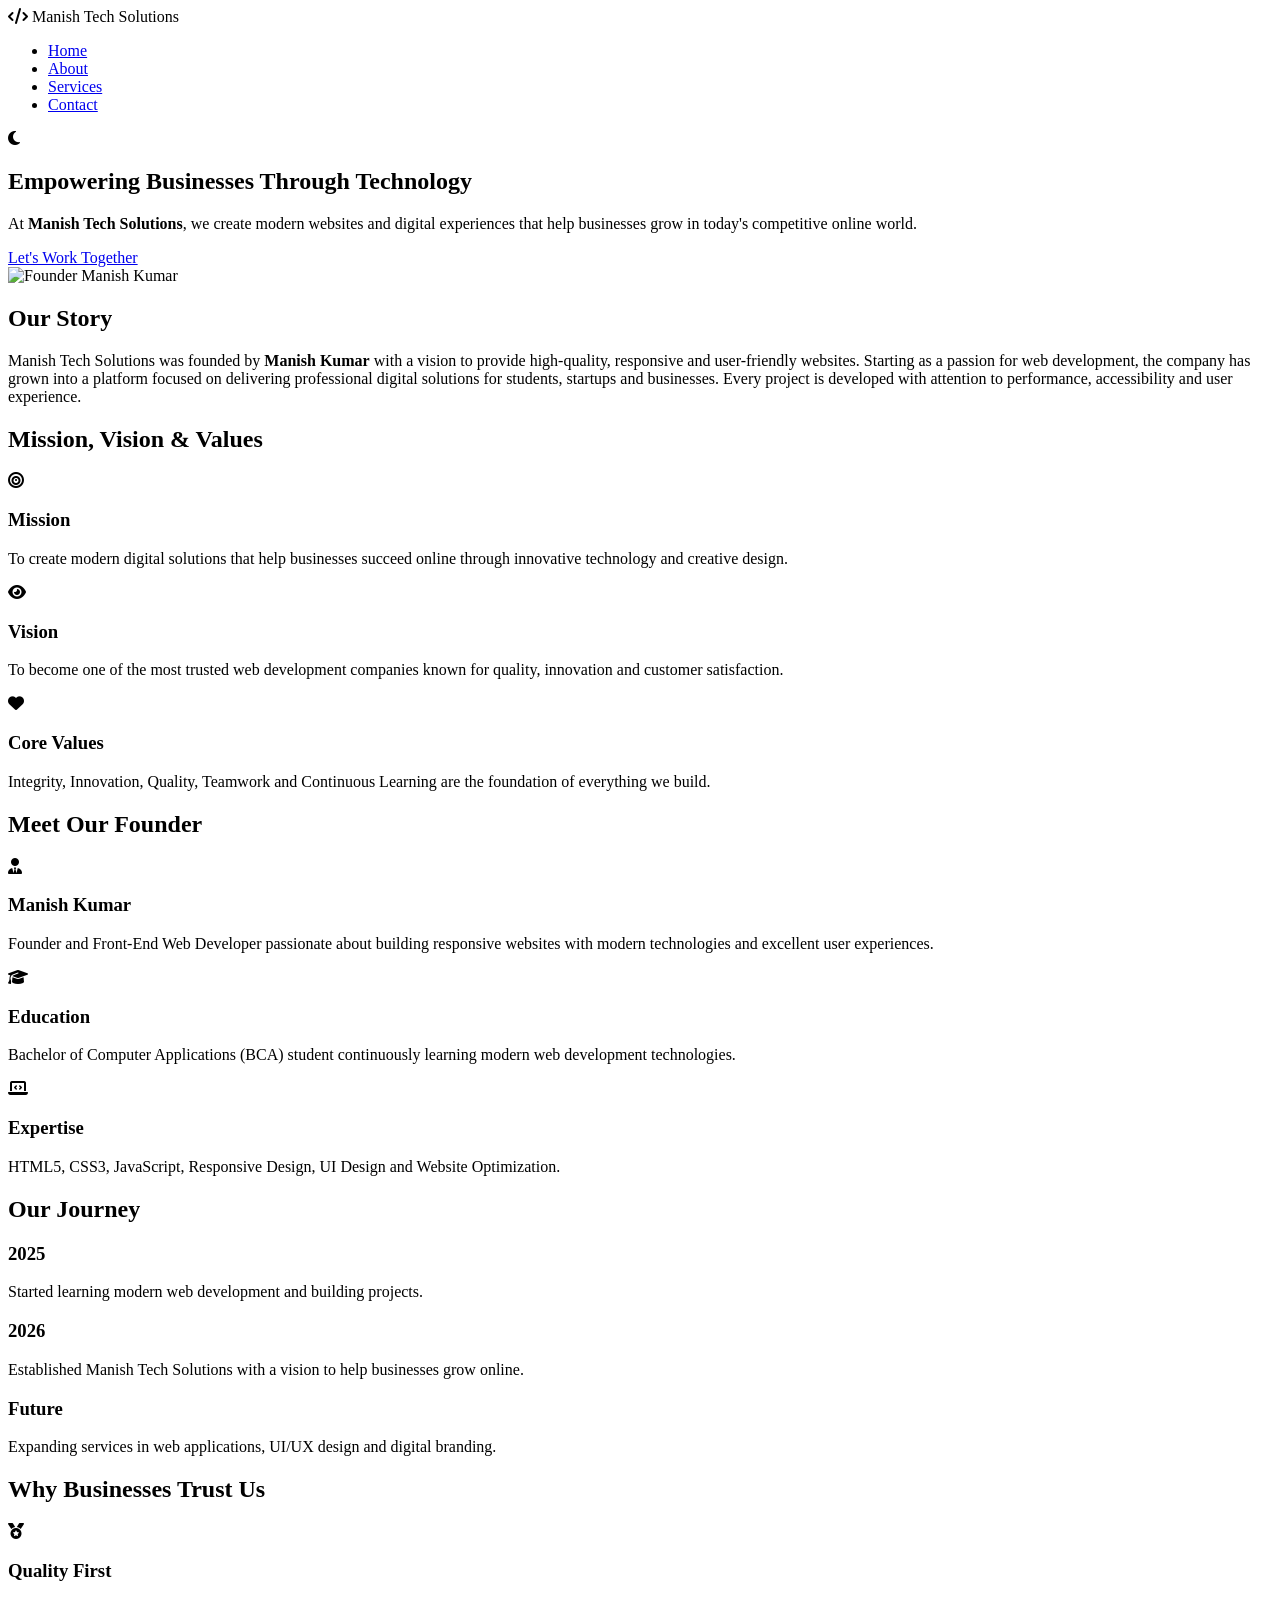
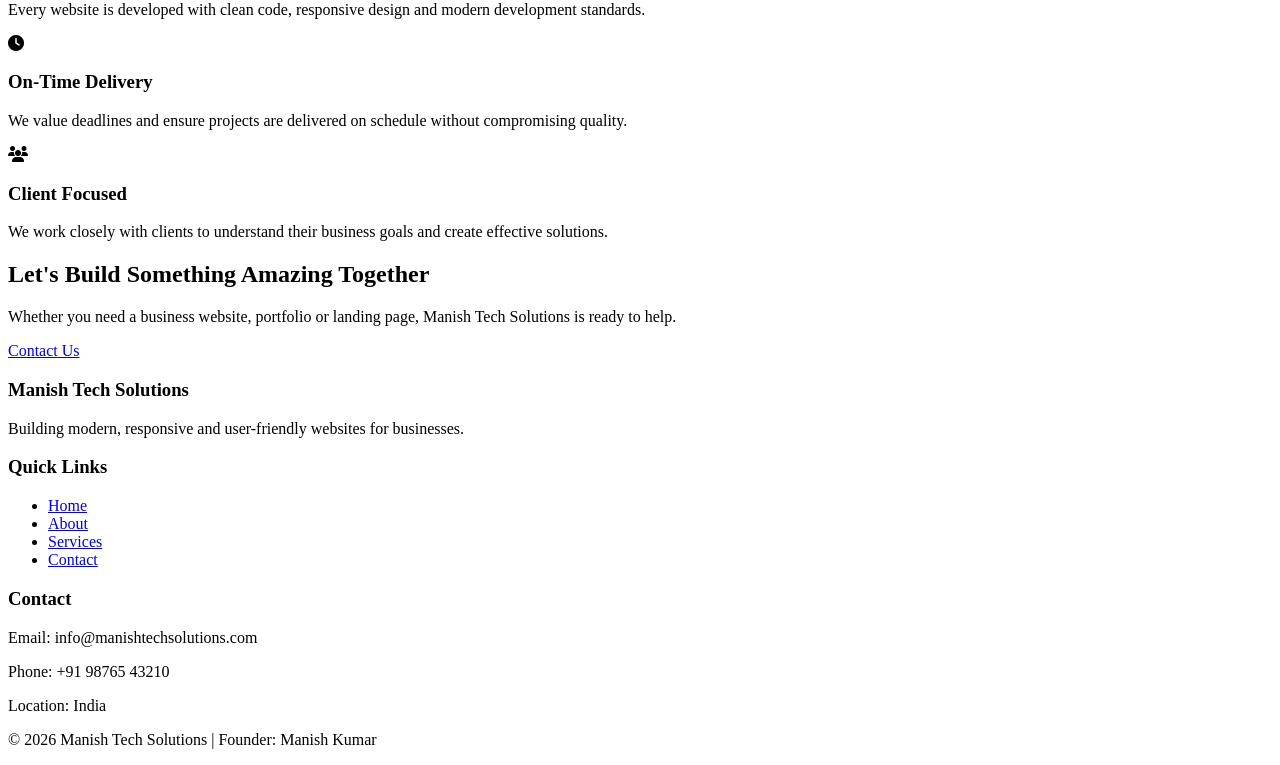
==== about.html @ b3c7aaeb "Add files via upload" ====
<!DOCTYPE html>
<html lang="en">

<head>

<meta charset="UTF-8">
<meta name="viewport" content="width=device-width, initial-scale=1.0">

<title>About Us | Manish Tech Solutions</title>

<meta name="description"
content="Learn about Manish Tech Solutions, our mission, vision, values and founder.">

<link rel="stylesheet" href="css/style.css">

<link rel="preconnect" href="https://fonts.googleapis.com">

<link rel="preconnect" href="https://fonts.gstatic.com" crossorigin>

<link href="https://fonts.googleapis.com/css2?family=Poppins:wght@300;400;500;600;700&display=swap"
rel="stylesheet">

<link rel="stylesheet"
href="https://cdnjs.cloudflare.com/ajax/libs/font-awesome/6.5.2/css/all.min.css">

</head>

<body>

<header>

<nav class="navbar">

<div class="logo">

<i class="fa-solid fa-code"></i>

<span>Manish Tech Solutions</span>

</div>

<ul class="nav-links">

<li><a href="index.html">Home</a></li>

<li><a class="active" href="about.html">About</a></li>

<li><a href="services.html">Services</a></li>

<li><a href="contact.html">Contact</a></li>

</ul>

<div class="theme-btn">

<i class="fa-solid fa-moon"></i>

</div>

</nav>

</header>

<main>

<!-- ================= HERO ================= -->

<section class="hero">

<div class="hero-content">

<h1>

Empowering Businesses Through Technology

</h1>

<p>

At <strong>Manish Tech Solutions</strong>, we create
modern websites and digital experiences that help
businesses grow in today's competitive online world.

</p>

<a href="contact.html" class="btn">

Let's Work Together

</a>

</div>

<div class="hero-image">

<img src="images/founder.jpg.png"

alt="Founder Manish Kumar"

loading="lazy">

</div>

</section>

<!-- ================= STORY ================= -->

<section class="about-preview">

<div class="container">

<h2>Our Story</h2>

<p>

Manish Tech Solutions was founded by
<strong>Manish Kumar</strong> with a vision to provide
high-quality, responsive and user-friendly websites.

Starting as a passion for web development,
the company has grown into a platform focused on
delivering professional digital solutions for
students, startups and businesses.

Every project is developed with attention to
performance, accessibility and user experience.

</p>

</div>

</section>

<!-- ================= MISSION ================= -->

<section class="services">

<div class="container">

<h2>Mission, Vision & Values</h2>

<div class="service-grid">

<div class="card">

<i class="fa-solid fa-bullseye"></i>

<h3>Mission</h3>

<p>

To create modern digital solutions that help
businesses succeed online through innovative
technology and creative design.

</p>

</div>

<div class="card">

<i class="fa-solid fa-eye"></i>

<h3>Vision</h3>

<p>

To become one of the most trusted web development
companies known for quality, innovation and
customer satisfaction.

</p>

</div>

<div class="card">

<i class="fa-solid fa-heart"></i>

<h3>Core Values</h3>

<p>

Integrity, Innovation, Quality, Teamwork and
Continuous Learning are the foundation of
everything we build.

</p>

</div>

</div>

</div>

</section>

<!-- ================= FOUNDER ================= -->

<section class="why-choose">

<div class="container">

<h2>Meet Our Founder</h2>

<div class="features">

<div class="feature-box">

<i class="fa-solid fa-user-tie"></i>

<h3>Manish Kumar</h3>

<p>

Founder and Front-End Web Developer passionate
about building responsive websites with modern
technologies and excellent user experiences.

</p>

</div>

<div class="feature-box">

<i class="fa-solid fa-graduation-cap"></i>

<h3>Education</h3>

<p>

Bachelor of Computer Applications (BCA)
student continuously learning modern web
development technologies.

</p>

</div>

<div class="feature-box">

<i class="fa-solid fa-laptop-code"></i>

<h3>Expertise</h3>

<p>

HTML5, CSS3, JavaScript, Responsive Design,
UI Design and Website Optimization.

</p>

</div>

</div>

</div>

</section>

<!-- ================= COMPANY TIMELINE ================= -->

<section class="statistics">

    <div class="container">

        <h2>Our Journey</h2>

        <div class="stats-grid">

            <div class="stat-card">
                <h3>2025</h3>
                <p>Started learning modern web development and building projects.</p>
            </div>

            <div class="stat-card">
                <h3>2026</h3>
                <p>Established Manish Tech Solutions with a vision to help businesses grow online.</p>
            </div>

            <div class="stat-card">
                <h3>Future</h3>
                <p>Expanding services in web applications, UI/UX design and digital branding.</p>
            </div>

        </div>

    </div>

</section>

<!-- ================= WHY US ================= -->

<section class="services">

    <div class="container">

        <h2>Why Businesses Trust Us</h2>

        <div class="service-grid">

            <div class="card">

                <i class="fa-solid fa-medal"></i>

                <h3>Quality First</h3>

                <p>
                    Every website is developed with clean code,
                    responsive design and modern development standards.
                </p>

            </div>

            <div class="card">

                <i class="fa-solid fa-clock"></i>

                <h3>On-Time Delivery</h3>

                <p>
                    We value deadlines and ensure projects are
                    delivered on schedule without compromising quality.
                </p>

            </div>

            <div class="card">

                <i class="fa-solid fa-users"></i>

                <h3>Client Focused</h3>

                <p>
                    We work closely with clients to understand
                    their business goals and create effective solutions.
                </p>

            </div>

        </div>

    </div>

</section>

<!-- ================= CTA ================= -->

<section class="cta">

    <div class="container">

        <h2>Let's Build Something Amazing Together</h2>

        <p>

            Whether you need a business website,
            portfolio or landing page,
            Manish Tech Solutions is ready to help.

        </p>

        <a href="contact.html" class="btn">

            Contact Us

        </a>

    </div>

</section>

</main>

<!-- ================= FOOTER ================= -->

<footer>

    <div class="container footer-container">

        <div>

            <h3>Manish Tech Solutions</h3>

            <p>

                Building modern, responsive and
                user-friendly websites for businesses.

            </p>

        </div>

        <div>

            <h3>Quick Links</h3>

            <ul class="footer-links">

                <li><a href="index.html">Home</a></li>

                <li><a href="about.html">About</a></li>

                <li><a href="services.html">Services</a></li>

                <li><a href="contact.html">Contact</a></li>

            </ul>

        </div>

        <div>

            <h3>Contact</h3>

            <p>Email: info@manishtechsolutions.com</p>

           <p>Phone: +91 98765 43210</p>
           

            <p>Location: India</p>

        </div>

    </div>

    <div class="footer-bottom">

        <p>

            © 2026 Manish Tech Solutions | Founder: Manish Kumar

        </p>

    </div>

</footer>

<script src="js/script.js"></script>

</body>

</html>
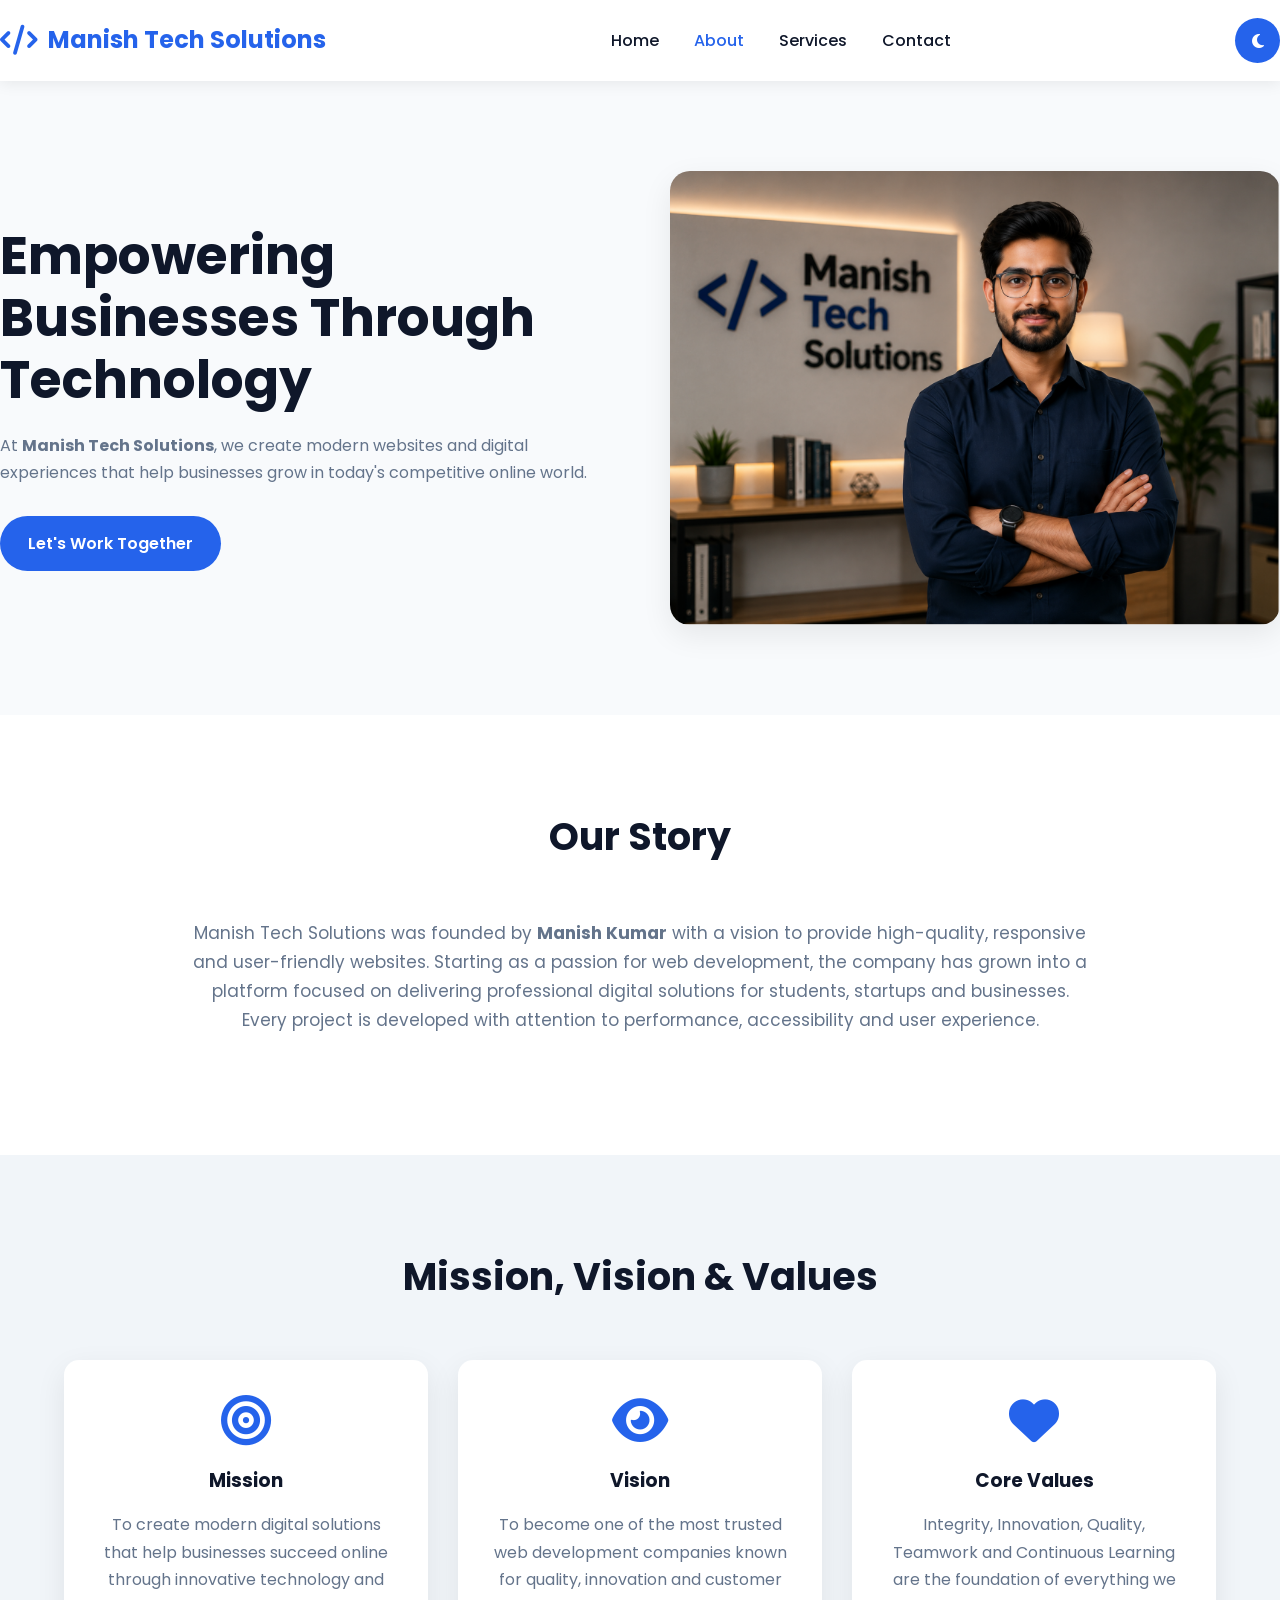
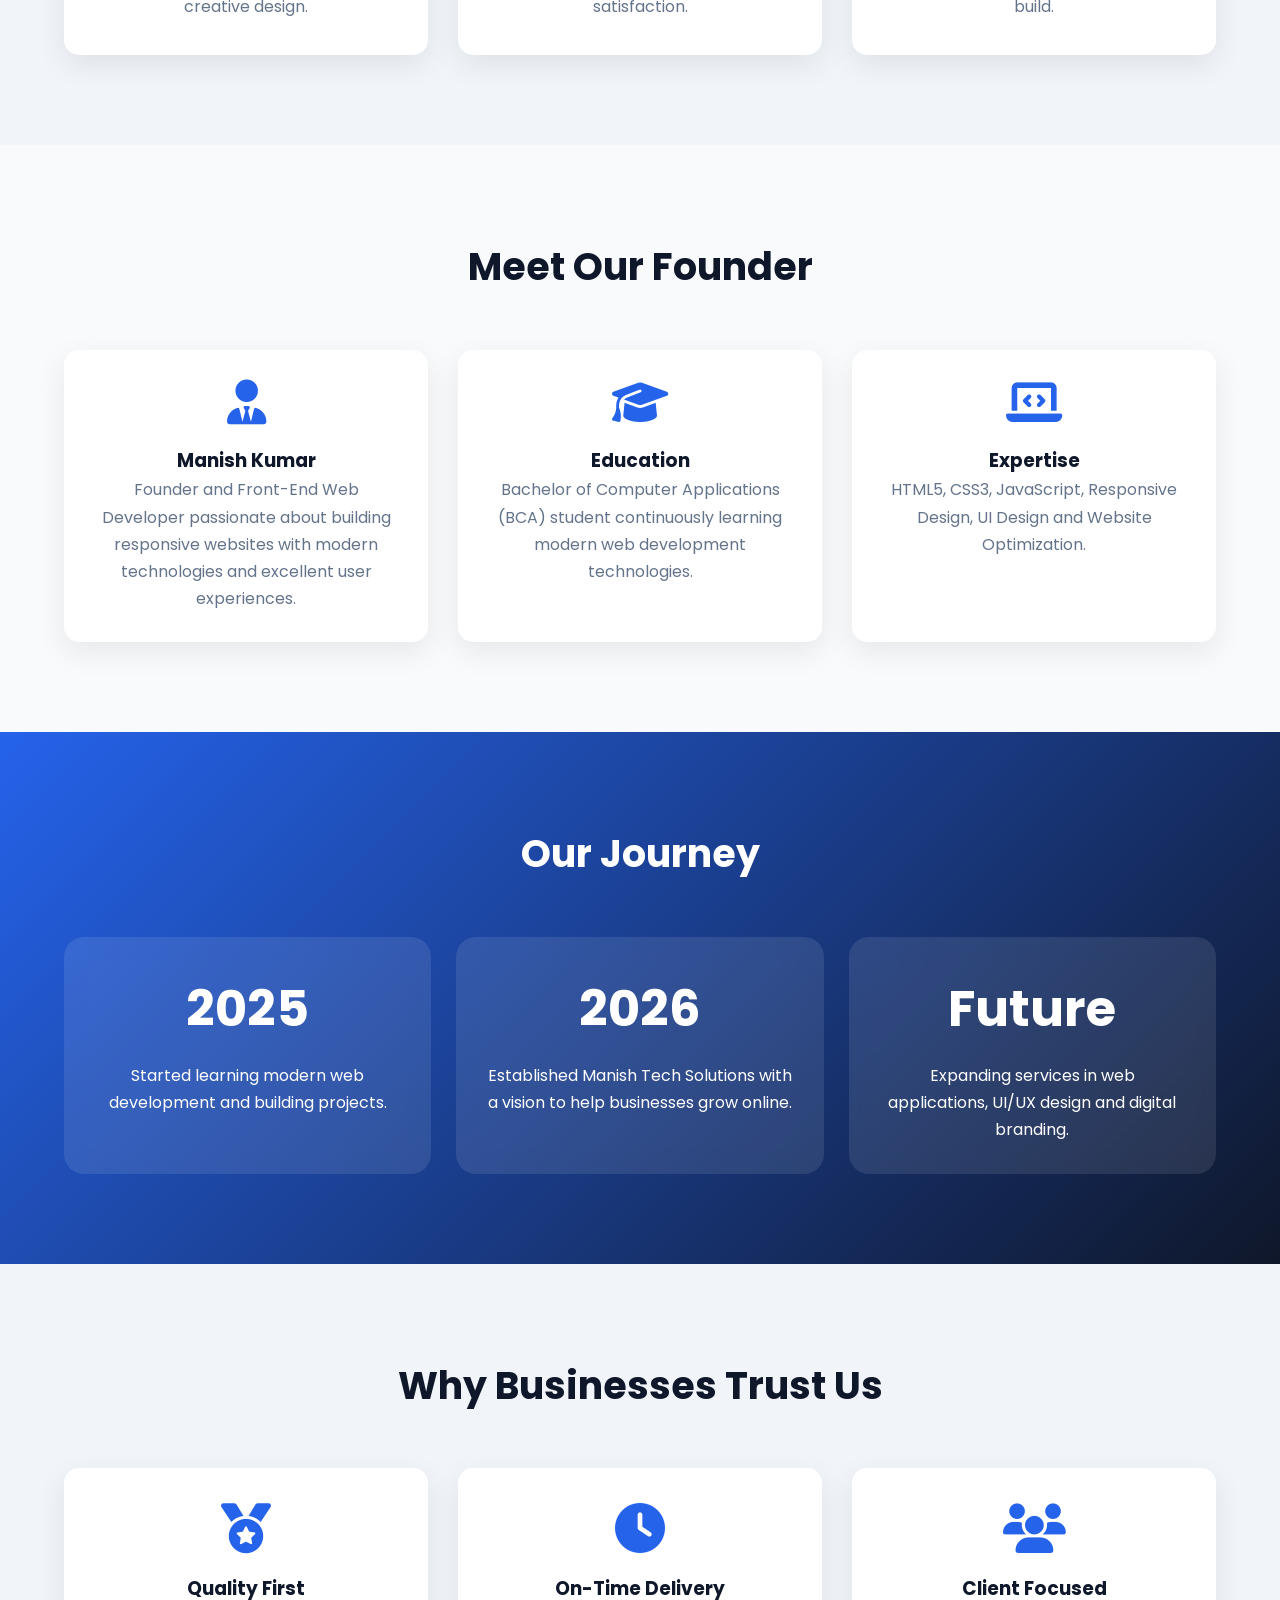
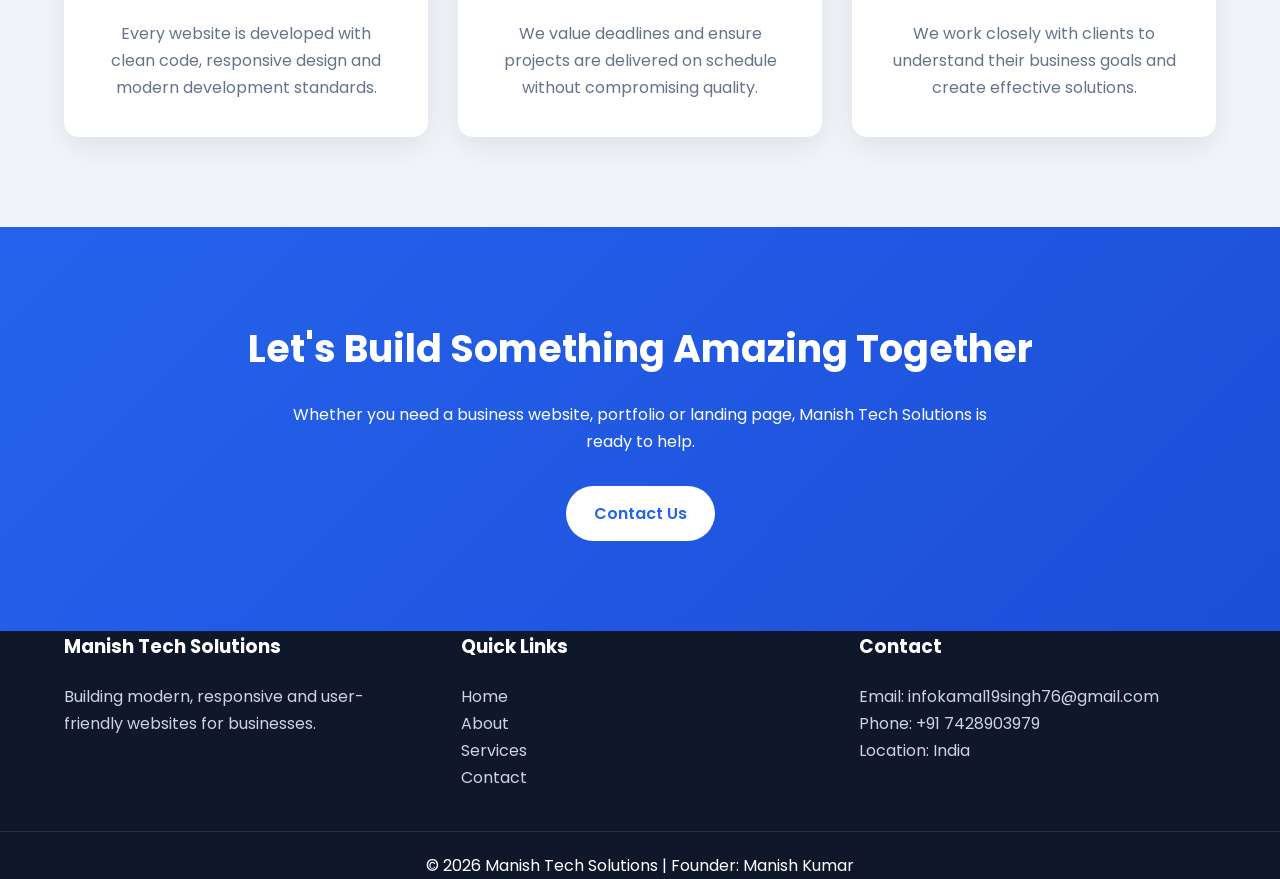
==== commit 526a74e7: "Add files via upload" ====
--- a/about.html
+++ b/about.html
@@ -413,9 +413,9 @@
 
             <h3>Contact</h3>
 
-            <p>Email: info@manishtechsolutions.com</p>
-
-           <p>Phone: +91 98765 43210</p>
+            <p>Email: infokamal19singh76@gmail.com</p>
+
+           <p>Phone: +91 7428903979</p>
            
 
             <p>Location: India</p>
--- a/css/style.css
+++ b/css/style.css
@@ -0,0 +1,1005 @@
+/* ==========================================
+   Manish Tech Solutions
+   Professional Business Website
+   Founder: Manish Kumar
+========================================== */
+
+/* Google Font */
+@import url('https://fonts.googleapis.com/css2?family=Poppins:wght@300;400;500;600;700;800&display=swap');
+
+/* =======================
+   CSS VARIABLES
+======================= */
+
+:root{
+
+    --primary:#2563eb;
+    --secondary:#0f172a;
+    --accent:#38bdf8;
+    --light:#f8fafc;
+    --white:#ffffff;
+    --gray:#64748b;
+    --border:#e2e8f0;
+
+    --shadow:0 10px 30px rgba(0,0,0,.08);
+
+    --radius:15px;
+
+    --transition:.4s ease;
+
+}
+
+/* =======================
+RESET
+======================= */
+
+*{
+
+    margin:0;
+    padding:0;
+    box-sizing:border-box;
+
+}
+
+html{
+
+    scroll-behavior:smooth;
+
+}
+
+body{
+
+    font-family:'Poppins',sans-serif;
+
+    background:var(--light);
+
+    color:var(--secondary);
+
+    line-height:1.7;
+
+}
+
+img{
+
+    width:100%;
+    display:block;
+
+}
+
+a{
+
+    text-decoration:none;
+
+}
+
+ul{
+
+    list-style:none;
+
+}
+
+/* =======================
+CONTAINER
+======================= */
+
+.container{
+
+    width:90%;
+
+    max-width:1200px;
+
+    margin:auto;
+
+}
+
+/* =======================
+HEADER
+======================= */
+
+header{
+
+    position:sticky;
+
+    top:0;
+
+    background:white;
+
+    z-index:999;
+
+    box-shadow:0 2px 15px rgba(0,0,0,.08);
+
+}
+
+.navbar{
+
+    display:flex;
+
+    justify-content:space-between;
+
+    align-items:center;
+
+    padding:18px 0;
+
+}
+
+.logo{
+
+    display:flex;
+
+    align-items:center;
+
+    gap:10px;
+
+    font-size:24px;
+
+    font-weight:700;
+
+    color:var(--primary);
+
+}
+
+.logo i{
+
+    font-size:30px;
+
+}
+
+.nav-links{
+
+    display:flex;
+
+    gap:35px;
+
+}
+
+.nav-links a{
+
+    color:var(--secondary);
+
+    font-weight:500;
+
+    transition:var(--transition);
+
+}
+
+.nav-links a:hover,
+
+.nav-links .active{
+
+    color:var(--primary);
+
+}
+
+.theme-btn{
+
+    width:45px;
+
+    height:45px;
+
+    border-radius:50%;
+
+    background:var(--primary);
+
+    color:white;
+
+    display:flex;
+
+    justify-content:center;
+
+    align-items:center;
+
+    cursor:pointer;
+
+    transition:var(--transition);
+
+}
+
+.theme-btn:hover{
+
+    transform:rotate(180deg);
+
+}
+
+/* =======================
+HERO
+======================= */
+
+.hero{
+
+    display:grid;
+
+    grid-template-columns:repeat(auto-fit,minmax(320px,1fr));
+
+    align-items:center;
+
+    gap:60px;
+
+    padding:90px 0;
+
+}
+
+.hero h1{
+
+    font-size:52px;
+
+    line-height:1.2;
+
+    margin-bottom:20px;
+
+}
+
+.hero p{
+
+    color:var(--gray);
+
+    margin-bottom:30px;
+
+}
+
+.hero-image img{
+
+    border-radius:20px;
+
+    box-shadow:var(--shadow);
+
+}
+
+.hero-buttons{
+
+    display:flex;
+
+    gap:15px;
+
+    flex-wrap:wrap;
+
+}
+
+/* =======================
+BUTTONS
+======================= */
+
+.btn{
+
+    display:inline-block;
+
+    background:var(--primary);
+
+    color:white;
+
+    padding:14px 28px;
+
+    border-radius:50px;
+
+    transition:var(--transition);
+
+    font-weight:600;
+
+}
+
+.btn:hover{
+
+    transform:translateY(-4px);
+
+    background:var(--secondary);
+
+}
+
+.btn-outline{
+
+    background:transparent;
+
+    border:2px solid var(--primary);
+
+    color:var(--primary);
+
+}
+
+.btn-outline:hover{
+
+    color:white;
+
+}
+/* =======================
+SECTION
+======================= */
+
+section{
+
+    padding:90px 0;
+
+}
+
+section h2{
+
+    text-align:center;
+
+    font-size:38px;
+
+    margin-bottom:50px;
+
+}
+
+/* =======================
+ABOUT
+======================= */
+
+.about-preview{
+
+    background:var(--white);
+
+}
+
+.about-preview p{
+
+    max-width:900px;
+
+    margin:0 auto 30px;
+
+    text-align:center;
+
+    color:var(--gray);
+
+    font-size:17px;
+
+}
+
+/* =======================
+SERVICES
+======================= */
+
+.services{
+
+    background:#f1f5f9;
+
+}
+
+.service-grid{
+
+    display:grid;
+
+    grid-template-columns:repeat(auto-fit,minmax(280px,1fr));
+
+    gap:30px;
+
+}
+
+.card{
+
+    background:var(--white);
+
+    padding:35px;
+
+    border-radius:var(--radius);
+
+    text-align:center;
+
+    box-shadow:var(--shadow);
+
+    transition:.4s;
+
+}
+
+.card:hover{
+
+    transform:translateY(-10px);
+
+}
+
+.card i{
+
+    font-size:50px;
+
+    color:var(--primary);
+
+    margin-bottom:20px;
+
+}
+
+.card h3{
+
+    margin-bottom:15px;
+
+}
+
+.card p{
+
+    color:var(--gray);
+
+}
+
+/* =======================
+WHY CHOOSE US
+======================= */
+
+.features{
+
+    display:grid;
+
+    grid-template-columns:repeat(auto-fit,minmax(250px,1fr));
+
+    gap:30px;
+
+}
+
+.feature-box{
+
+    background:var(--white);
+
+    padding:30px;
+
+    border-radius:var(--radius);
+
+    box-shadow:var(--shadow);
+
+    text-align:center;
+
+    transition:.4s;
+
+}
+
+.feature-box:hover{
+
+    transform:translateY(-10px);
+
+}
+
+.feature-box i{
+
+    font-size:45px;
+
+    color:var(--primary);
+
+    margin-bottom:20px;
+
+}
+
+.feature-box p{
+
+    color:var(--gray);
+
+}
+
+/* =======================
+STATISTICS
+======================= */
+
+.statistics{
+
+    background:linear-gradient(135deg,#2563eb,#0f172a);
+
+    color:white;
+
+}
+
+.statistics h2{
+
+    color:white;
+
+}
+
+.stats-grid{
+
+    display:grid;
+
+    grid-template-columns:repeat(auto-fit,minmax(220px,1fr));
+
+    gap:25px;
+
+}
+
+.stat-card{
+
+    background:rgba(255,255,255,.1);
+
+    backdrop-filter:blur(10px);
+
+    padding:30px;
+
+    text-align:center;
+
+    border-radius:20px;
+
+}
+
+.stat-card h3{
+
+    font-size:50px;
+
+    margin-bottom:10px;
+
+}
+
+/* =======================
+PORTFOLIO
+======================= */
+
+.project-grid{
+
+    display:grid;
+
+    grid-template-columns:repeat(auto-fit,minmax(320px,1fr));
+
+    gap:30px;
+
+}
+
+.project-card{
+
+    background:white;
+
+    border-radius:20px;
+
+    overflow:hidden;
+
+    box-shadow:var(--shadow);
+
+    transition:.4s;
+
+}
+
+.project-card:hover{
+
+    transform:translateY(-10px);
+
+}
+
+.project-card img{
+
+    height:230px;
+
+    object-fit:cover;
+
+}
+
+.project-content{
+
+    padding:25px;
+
+}
+
+.project-content p{
+
+    color:var(--gray);
+
+}
+
+/* =======================
+TESTIMONIALS
+======================= */
+
+.testimonial-grid{
+
+    display:grid;
+
+    grid-template-columns:repeat(auto-fit,minmax(280px,1fr));
+
+    gap:30px;
+
+}
+
+.testimonial-card{
+
+    background:white;
+
+    padding:30px;
+
+    border-radius:20px;
+
+    box-shadow:var(--shadow);
+
+    text-align:center;
+
+}
+
+.testimonial-card h4{
+
+    margin-top:20px;
+
+}
+
+.testimonial-card span{
+
+    color:var(--gray);
+
+    font-size:14px;
+
+}
+/* =======================
+CALL TO ACTION
+======================= */
+
+.cta{
+
+    background:linear-gradient(135deg,#2563eb,#1d4ed8);
+
+    color:white;
+
+    text-align:center;
+
+}
+
+.cta h2{
+
+    color:white;
+
+    margin-bottom:20px;
+
+}
+
+.cta p{
+
+    max-width:700px;
+
+    margin:0 auto 30px;
+
+}
+
+.cta .btn{
+
+    background:white;
+
+    color:var(--primary);
+
+}
+
+.cta .btn:hover{
+
+    background:var(--secondary);
+
+    color:white;
+
+}
+
+/* =======================
+FOOTER
+======================= */
+
+footer{
+
+    background:#0f172a;
+
+    color:white;
+
+}
+
+.footer-container{
+
+    display:grid;
+
+    grid-template-columns:repeat(auto-fit,minmax(220px,1fr));
+
+    gap:40px;
+
+}
+
+.footer-container h3{
+
+    margin-bottom:20px;
+
+}
+
+.footer-container p{
+
+    color:#cbd5e1;
+
+}
+
+.footer-links ul li{
+
+    margin-bottom:12px;
+
+}
+
+.footer-links a{
+
+    color:#cbd5e1;
+
+    transition:.3s;
+
+}
+
+.footer-links a:hover{
+
+    color:white;
+
+    padding-left:6px;
+
+}
+
+.footer-social a{
+
+    display:inline-flex;
+
+    align-items:center;
+
+    justify-content:center;
+
+    width:42px;
+
+    height:42px;
+
+    background:#1e293b;
+
+    color:white;
+
+    border-radius:50%;
+
+    margin-right:10px;
+
+    transition:.3s;
+
+}
+
+.footer-social a:hover{
+
+    background:var(--primary);
+
+}
+
+.footer-bottom{
+
+    border-top:1px solid rgba(255,255,255,.1);
+
+    margin-top:40px;
+
+    padding-top:20px;
+
+    text-align:center;
+
+}
+
+/* =======================
+CONTACT FORM
+======================= */
+
+form{
+
+    max-width:750px;
+
+    margin:auto;
+
+    display:flex;
+
+    flex-direction:column;
+
+    gap:20px;
+
+}
+
+form input,
+form textarea{
+
+    width:100%;
+
+    padding:16px;
+
+    border:1px solid var(--border);
+
+    border-radius:10px;
+
+    font-size:16px;
+
+    font-family:Poppins,sans-serif;
+
+    transition:.3s;
+
+}
+
+form input:focus,
+form textarea:focus{
+
+    outline:none;
+
+    border-color:var(--primary);
+
+    box-shadow:0 0 10px rgba(37,99,235,.2);
+
+}
+
+form button{
+
+    border:none;
+
+    cursor:pointer;
+
+}
+
+/* =======================
+DARK MODE
+======================= */
+
+.dark-mode{
+
+    background:#020617;
+
+    color:white;
+
+}
+
+.dark-mode header{
+
+    background:#0f172a;
+
+}
+
+.dark-mode .card,
+.dark-mode .feature-box,
+.dark-mode .project-card,
+.dark-mode .testimonial-card,
+.dark-mode .about-preview{
+
+    background:#1e293b;
+
+    color:white;
+
+}
+
+.dark-mode p{
+
+    color:#cbd5e1;
+
+}
+
+.dark-mode footer{
+
+    background:#000;
+
+}
+
+/* =======================
+BACK TO TOP BUTTON
+======================= */
+
+#topBtn{
+
+    position:fixed;
+
+    right:25px;
+
+    bottom:25px;
+
+    width:50px;
+
+    height:50px;
+
+    border:none;
+
+    border-radius:50%;
+
+    background:var(--primary);
+
+    color:white;
+
+    font-size:20px;
+
+    cursor:pointer;
+
+    display:none;
+
+    z-index:999;
+
+    transition:.3s;
+
+}
+
+#topBtn:hover{
+
+    background:var(--secondary);
+
+}
+
+/* =======================
+SCROLL ANIMATION
+======================= */
+
+.card,
+.feature-box,
+.project-card,
+.testimonial-card,
+.stat-card{
+
+    opacity:0;
+
+    transform:translateY(40px);
+
+}
+
+.show{
+
+    opacity:1;
+
+    transform:translateY(0);
+
+    transition:.8s;
+
+}
+
+/* =======================
+RESPONSIVE DESIGN
+======================= */
+
+@media(max-width:992px){
+
+.hero{
+
+grid-template-columns:1fr;
+
+text-align:center;
+
+}
+
+.hero-buttons{
+
+justify-content:center;
+
+}
+
+.navbar{
+
+flex-direction:column;
+
+gap:20px;
+
+}
+
+}
+
+@media(max-width:768px){
+
+.hero h1{
+
+font-size:38px;
+
+}
+
+section{
+
+padding:70px 0;
+
+}
+
+section h2{
+
+font-size:30px;
+
+}
+
+.nav-links{
+
+flex-wrap:wrap;
+
+justify-content:center;
+
+gap:18px;
+
+}
+
+}
+
+@media(max-width:576px){
+
+.hero h1{
+
+font-size:30px;
+
+}
+
+.logo{
+
+font-size:20px;
+
+}
+
+.btn{
+
+padding:12px 24px;
+
+}
+
+.footer-container{
+
+text-align:center;
+
+}
+
+}
